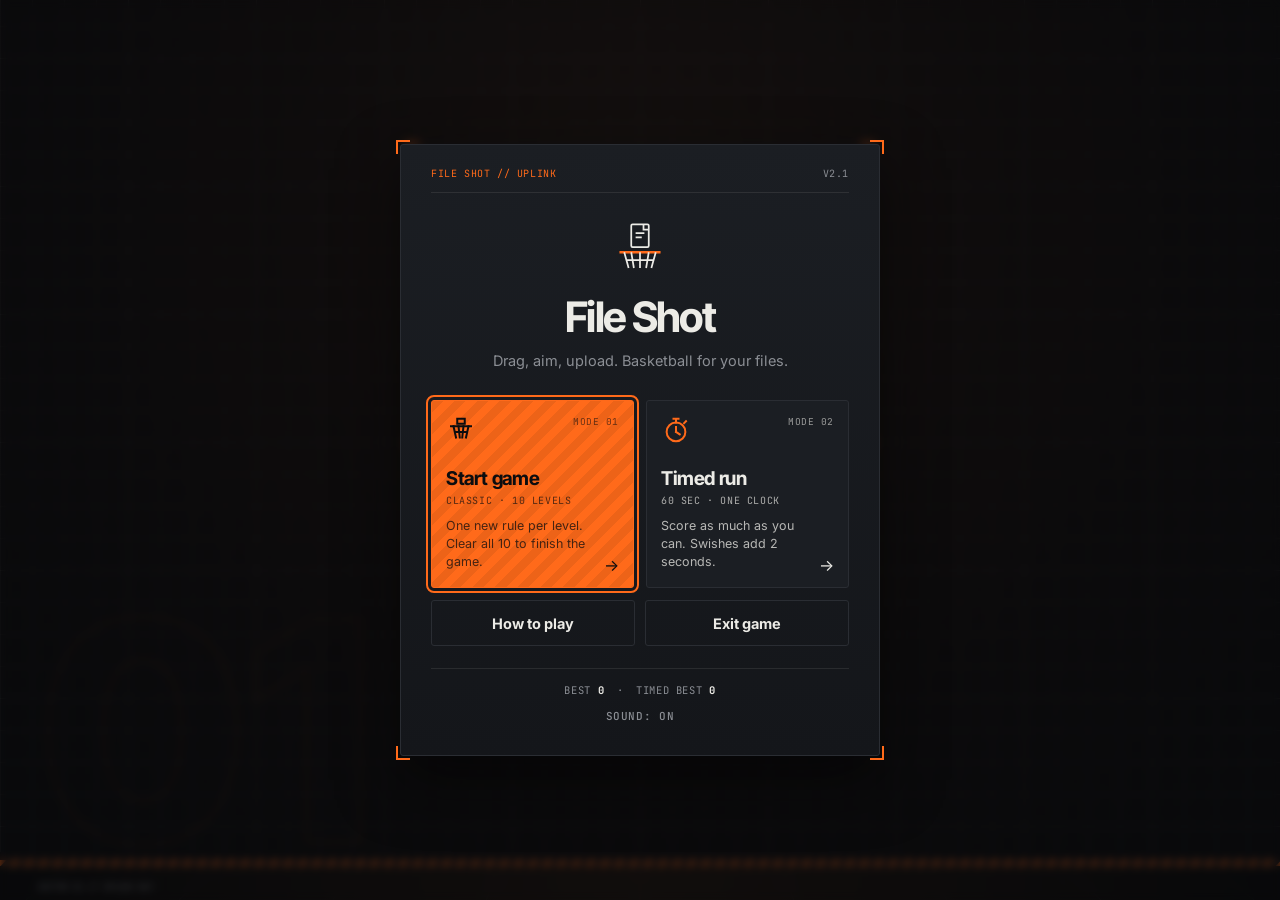
==== file-shot/index.html @ aa96b420 "Level 8: shorter, fading aim line without the SIGNAL LOST label The bad-connection aim line now show" ====
<!DOCTYPE html>
<html lang="en">
<head>
  <meta charset="UTF-8">
  <meta name="viewport" content="width=device-width, initial-scale=1.0, viewport-fit=cover">
  <title>File Shot</title>
  <meta name="description" content="A tiny game: drag a file, aim at the hoop, and upload it with a swish.">

  <link rel="preconnect" href="https://fonts.googleapis.com">
  <link rel="preconnect" href="https://fonts.gstatic.com" crossorigin>
  <link href="https://fonts.googleapis.com/css2?family=Inter:wght@400;500;600;700&family=Inter+Tight:wght@500;600;700;800&family=JetBrains+Mono:wght@400;500;600;700&display=swap" rel="stylesheet">

  <link rel="stylesheet" href="game.css?v=13">

  <meta name="theme-color" content="#0c0d0f">
  <link rel="icon" href="icons/favicon-32.png" sizes="32x32" type="image/png">
</head>
<body>

  <!-- The whole scene (drop zone, hoop, files, effects) is drawn here -->
  <canvas id="scene" aria-label="Basketball upload game. Drag the file toward the hoop and release to shoot."></canvas>

  <!-- ========== HUD ========== -->
  <header class="hud" id="hud">
    <div class="hud-left">
      <h1>Upload files</h1>
      <p>Drag, aim, and take the shot.</p>
    </div>

    <div class="hud-right">
      <div class="pill" id="scorePill" aria-live="polite">
        <div class="stat pts"><b id="points">0</b><span>Points</span></div>
        <div class="stat up"><b id="uploaded">0</b><span>Uploaded</span></div>
        <div class="stat miss"><b id="missed">0</b><span>Missed</span></div>
        <div class="stat rate"><b id="rate">–</b><span>Success</span></div>
      </div>
      <div class="level">
        <span class="revives" id="revives" title="Revives: each one saves you from a game over" hidden>
          <svg viewBox="0 0 24 24" aria-hidden="true"><path d="M12 20s-7-4.4-7-10a4 4 0 0 1 7-2.6A4 4 0 0 1 19 10c0 5.6-7 10-7 10Z"/><path d="M12 9.5v5M9.5 12h5"/></svg>
          <b id="revivesCount">0</b>
        </span>
        <span id="levelName">Level 1 · Warm-up</span>
        <span class="lvbar" id="levelBar"><i id="levelFill"></i></span>
        <span class="pips" id="pips" title="Misses in a row. A 6th miss ends the game." hidden><i></i><i></i><i></i><i></i><i></i></span>
      </div>
      <div class="actions">
        <button class="btn icon" id="mute" type="button" aria-label="Mute sound" title="Sound">
          <svg class="on" viewBox="0 0 24 24" aria-hidden="true"><path d="M11 5 6 9H3v6h3l5 4V5Z"/><path d="M15.5 8.5a5 5 0 0 1 0 7M18.5 5.5a9 9 0 0 1 0 13"/></svg>
          <svg class="off" viewBox="0 0 24 24" aria-hidden="true"><path d="M11 5 6 9H3v6h3l5 4V5Z"/><path d="m16 9 6 6m0-6-6 6"/></svg>
        </button>
        <button class="btn icon" id="pauseBtn" type="button" aria-label="Pause" title="Pause (Esc)">
          <svg viewBox="0 0 24 24" aria-hidden="true"><path d="M9 5v14M15 5v14"/></svg>
        </button>
      </div>
    </div>
  </header>

  <!-- Upload "progress" toasts appear here after each basket -->
  <ul class="tray" id="tray" aria-live="polite"></ul>

  <!-- ========== Start screen ========== -->
  <div class="screen menu" id="menu">
    <div class="card menu-card" role="dialog" aria-modal="true" aria-labelledby="menuTitle">
      <div id="menuMain">
        <div class="menu-head">
          <span>FILE SHOT // UPLINK</span>
          <span>V2.1</span>
        </div>
        <svg class="mark" viewBox="0 0 64 64" aria-hidden="true">
          <rect x="22" y="6" width="20" height="26" rx="1.5"/>
          <path d="M36 6v6h6M27 16h10M27 21h7"/>
          <path class="hot" d="M10 38h44"/>
          <path d="M14 38l5 18M22 38l3 18M32 38v18M42 38l-3 18M50 38l-5 18M17 47h30"/>
        </svg>
        <h2 id="menuTitle">File Shot</h2>
        <p class="tagline">Drag, aim, upload. Basketball for your files.</p>

        <div class="mode-cards">
          <button class="mode-card primary" id="startClassic" type="button">
            <span class="mode-top">
              <svg viewBox="0 0 24 24" aria-hidden="true"><path d="M4 9h16"/><path d="M6 9l2 9M10 9l1 9M14 9l-1 9M18 9l-2 9M7 13.5h10"/><path d="M9 3h6v4H9z"/></svg>
              <span class="mode-code">MODE 01</span>
            </span>
            <span class="mode-title">Start game</span>
            <span class="mode-meta">CLASSIC · 10 LEVELS</span>
            <span class="mode-desc">One new rule per level. Clear all 10 to finish the game.</span>
            <span class="mode-go" aria-hidden="true">→</span>
          </button>
          <button class="mode-card" id="startTimed" type="button">
            <span class="mode-top">
              <svg viewBox="0 0 24 24" aria-hidden="true"><circle cx="12" cy="13.5" r="7.5"/><path d="M12 13.5V9.5M12 13.5l3 2M10 3h4M12 3v3M18.5 6.5l1.5-1.5"/></svg>
              <span class="mode-code">MODE 02</span>
            </span>
            <span class="mode-title">Timed run</span>
            <span class="mode-meta">60 SEC · ONE CLOCK</span>
            <span class="mode-desc">Score as much as you can. Swishes add 2 seconds.</span>
            <span class="mode-go" aria-hidden="true">→</span>
          </button>
        </div>

        <div class="menu-row">
          <button class="cta ghost" id="howTo" type="button" aria-expanded="false" aria-controls="howPanel">How to play</button>
          <button class="cta ghost" id="exitGame" type="button">Exit game</button>
        </div>

        <div class="how" id="howPanel" hidden>
          <ul>
            <li><b>Shoot:</b> drag a file toward the hoop. The further you pull, the harder you throw. Let go to shoot.</li>
            <li><b>Classic:</b> ten levels, each adding one new rule, with a short briefing before each one. Score the target in the timed final level to finish the game.</li>
            <li><b>File weight:</b> <span class="tag light">LIGHT</span> 1 pt, short pull. <span class="tag normal">NORMAL</span> 2 pts. <span class="tag heavy">HEAVY</span> 3 pts, long pull.</li>
            <li><b>Losing:</b> from level 4 to 9, miss 6 in a row and the game ends. Don't touch virus files: that counts as a miss.</li>
            <li><b>Revives:</b> every 5 uploads in a row earns one, up to 4 at a time. Use it to keep going when you'd otherwise lose.</li>
            <li><b>Timed run:</b> 60 seconds on one clock. Clean swishes add 2 seconds.</li>
          </ul>
        </div>

        <p class="menu-best">Best <b id="menuBest">0</b> <span>·</span> Timed best <b id="menuBestTimed">0</b></p>
        <button class="link" id="menuMute" type="button">Sound: on</button>
      </div>

      <div id="goodbye" hidden>
        <h2>Thanks for playing!</h2>
        <p class="tagline">You can close this tab now.</p>
        <button class="cta" id="goodbyeBack" type="button">Back to menu</button>
      </div>
    </div>
  </div>

  <!-- ========== Level briefing ========== -->
  <div class="screen" id="intro" hidden>
    <div class="card intro-card" role="dialog" aria-modal="true" aria-labelledby="introTitle">
      <p class="over-kicker" id="introKicker">Level 1 of 5</p>
      <h2 id="introTitle">Warm-up</h2>
      <ul class="intro-rules" id="introRules"></ul>
      <p class="intro-goal" id="introGoal">Upload 3 files to move on</p>
      <div class="menu-buttons">
        <button class="cta big" id="introStart" type="button">Start level</button>
        <button class="link" id="introExit" type="button">Exit to menu</button>
      </div>
    </div>
  </div>

  <!-- ========== Revive offer ========== -->
  <div class="screen" id="revivePrompt" hidden>
    <div class="card revive-card" role="dialog" aria-modal="true" aria-labelledby="reviveTitle">
      <div class="revive-heart" aria-hidden="true">
        <svg viewBox="0 0 24 24"><path d="M12 20s-7-4.4-7-10a4 4 0 0 1 7-2.6A4 4 0 0 1 19 10c0 5.6-7 10-7 10Z"/><path d="M12 9.5v5M9.5 12h5"/></svg>
      </div>
      <h2 id="reviveTitle">Use a revive?</h2>
      <p class="tagline">That was 6 misses in a row. You have <b id="reviveCount">1</b> <span id="reviveWord">revive</span>. Use one to clear your misses and keep going.</p>
      <div class="menu-buttons">
        <button class="cta big alt-good" id="useRevive" type="button">Use revive</button>
        <button class="cta ghost" id="declineRevive" type="button">End game</button>
      </div>
    </div>
  </div>

  <!-- ========== Pause ========== -->
  <div class="screen" id="pause" hidden>
    <div class="card pause-card" role="dialog" aria-modal="true" aria-labelledby="pauseTitle">
      <h2 id="pauseTitle">Paused</h2>
      <div class="menu-buttons">
        <button class="cta" id="resume" type="button">Resume</button>
        <button class="cta ghost" id="pauseRestart" type="button">Restart</button>
        <button class="cta ghost" id="pauseExit" type="button">Exit to menu</button>
      </div>
    </div>
  </div>

  <!-- ========== Results ========== -->
  <div class="screen" id="over" hidden>
    <div class="card over-card" role="dialog" aria-modal="true" aria-labelledby="overVerdict">
      <p class="over-kicker" id="overKicker">Game over</p>
      <h2 class="verdict" id="overVerdict">Upload failed.</h2>
      <p class="big-score"><span id="finalPoints">0</span><small id="finalUnit">points</small></p>
      <p class="best" id="finalBest">Best: 0</p>
      <dl class="final-stats">
        <div><dt>Uploaded</dt><dd id="finalUploaded">0</dd></div>
        <div><dt>Missed</dt><dd id="finalMissed">0</dd></div>
        <div><dt>Success</dt><dd id="finalRate">–</dd></div>
        <div><dt>Best streak</dt><dd id="finalStreak">0</dd></div>
        <div><dt id="finalExtraLabel">Level</dt><dd id="finalExtra">1</dd></div>
        <div><dt id="finalLastLabel">Revives used</dt><dd id="finalLast">0</dd></div>
      </dl>
      <div class="over-actions">
        <button class="cta" id="restart" type="button">Restart</button>
        <button class="cta ghost" id="share" type="button">Share</button>
        <button class="cta ghost" id="overExit" type="button">Exit</button>
      </div>
      <div class="share-row">
        <a id="shareX" href="#" target="_blank" rel="noopener">Post on X</a>
        <a id="shareWa" href="#" target="_blank" rel="noopener">Send on WhatsApp</a>
      </div>
      <p class="share-note" id="shareNote" aria-live="polite"></p>
      <div class="share-fallback" id="shareFallback" hidden>
        <input id="shareText" type="text" readonly aria-label="Score to share">
      </div>
    </div>
  </div>

  <script src="game.js?v=13"></script>
</body>
</html>
---- file-shot/game.css ----
/* =========================================================
   File Shot — design tokens (the canvas reads these too)

   Look: dark, realistic and stylised. A near-black base, real materials
   for the hoop, bold colour on the files, and orange as the one accent
   for the interface. Weight colours (blue / yellow / red), virus lime,
   danger red and revive green each mean one thing.
   ========================================================= */
:root {
  --bg: #0c0d0f;
  --bg2: #08090a;
  --surface: #14161a;
  --surface-2: #1b1e23;
  --text: #ecebe6;
  --muted: #8b8e94;
  --line: #2a2d33;
  --hair: rgba(236, 235, 230, 0.09);
  --accent: #ff6a1a;          /* orange: the one interface accent */
  --accent-2: #ff8a3d;
  --on-accent: #0c0d0f;       /* text on orange */
  --ink-contrast: #0c0d0f;
  --good: #2fd27a;
  --bad: #ff4b3e;
  --virus: #b8f400;
  --w-light: #3a7bff;
  --w-normal: #f5c518;
  --w-heavy: #e8322b;
  --scrim: rgba(8, 9, 10, 0.8);
  --scrim-soft: rgba(8, 9, 10, 0.55);
  --font: "Inter", system-ui, -apple-system, "Segoe UI", sans-serif;
  --font-display: "Inter Tight", "Inter", system-ui, sans-serif;
  --font-mono: "JetBrains Mono", ui-monospace, SFMono-Regular, Menlo, monospace;
  --radius: 3px;
  color-scheme: dark;
}

*,
*::before,
*::after { box-sizing: border-box; }

[hidden] { display: none !important; }

html, body {
  margin: 0;
  height: 100%;
  overflow: hidden;
  background: var(--bg);
  color: var(--text);
  font-family: var(--font);
  -webkit-font-smoothing: antialiased;
  -webkit-tap-highlight-color: transparent;
}

#scene {
  position: fixed;
  inset: 0;
  width: 100%;
  height: 100%;
  display: block;
  touch-action: none;
  user-select: none;
  -webkit-user-select: none;
}

/* small uppercase technical labels */
.stat span, .level, .over-kicker, .menu-head, .mode-code, .mode-meta, .final-stats dt,
.intro-goal, .menu-best, .best, .toast .sub, .tag, .intro-rules .ic, .link {
  font-family: var(--font-mono);
  letter-spacing: 0.06em;
}

/* ---------- HUD ---------- */
.hud {
  position: fixed;
  top: 0;
  left: 0;
  right: 0;
  display: flex;
  justify-content: space-between;
  align-items: flex-start;
  gap: 16px;
  padding: max(20px, env(safe-area-inset-top)) max(24px, env(safe-area-inset-right)) 0 max(24px, env(safe-area-inset-left));
  pointer-events: none;
  z-index: 2;
  transition: opacity 0.25s;
}
.hud.hidden { opacity: 0; }
.hud.hidden * { pointer-events: none !important; }
.hud a, .hud button, .hud label { pointer-events: auto; }

.hud h1 {
  margin: 0;
  font-family: var(--font-display);
  font-size: clamp(26px, 4vw, 38px);
  font-weight: 700;
  letter-spacing: -0.03em;
  line-height: 1.05;
}
.hud-left p {
  margin: 6px 0 0;
  font-size: clamp(13px, 1.5vw, 15px);
  color: var(--muted);
}

.hud-right {
  display: flex;
  flex-direction: column;
  align-items: flex-end;
  gap: 8px;
}

.pill {
  display: inline-flex;
  align-items: stretch;
  padding: 8px 4px;
  border-radius: var(--radius);
  background: var(--surface);
  border: 1px solid var(--line);
}

.stat {
  display: flex;
  flex-direction: column;
  align-items: flex-start;
  min-width: 68px;
  padding: 0 12px;
}
.stat + .stat { border-left: 1px solid var(--hair); }
.stat b {
  font-family: var(--font-display);
  font-size: 22px;
  font-weight: 700;
  line-height: 1.1;
  font-variant-numeric: tabular-nums;
}
.stat span {
  order: -1;
  font-size: 9.5px;
  font-weight: 500;
  text-transform: uppercase;
  color: var(--muted);
  margin-bottom: 2px;
}
.stat.pts b { color: var(--accent); }
.stat.miss b { color: var(--bad); }
.stat.bump b { animation: tick 0.35s ease-out; }
@keyframes tick {
  0% { transform: translateY(-4px); opacity: 0.4; }
  100% { transform: none; opacity: 1; }
}

.level {
  display: flex;
  align-items: center;
  gap: 8px;
  white-space: nowrap;
  font-size: 10.5px;
  font-weight: 500;
  text-transform: uppercase;
  color: var(--muted);
}

.lvbar {
  width: 80px;
  height: 3px;
  background: var(--line);
  overflow: hidden;
}
.lvbar i {
  display: block;
  height: 100%;
  width: 0;
  background: var(--accent);
  transition: width 0.3s;
}
.lvbar.clock i { transition: width 0.15s linear; }
.lvbar.clock.low i { background: var(--bad); animation: blink 0.6s steps(2) infinite; }
@keyframes blink { 50% { opacity: 0.3; } }

.pips { display: inline-flex; gap: 3px; }
.pips i {
  width: 8px;
  height: 8px;
  border: 1px solid var(--muted);
  background: transparent;
}
.pips i.on { background: var(--bad); border-color: var(--bad); }
.pips.danger i { animation: blink 0.7s steps(2) infinite; }

.revives {
  display: inline-flex;
  align-items: center;
  gap: 4px;
  padding: 1px 6px;
  border: 1px solid var(--good);
  color: var(--good);
}
.revives svg {
  width: 12px;
  height: 12px;
  fill: none;
  stroke: currentColor;
  stroke-width: 2;
  stroke-linejoin: round;
}
.revives b { font-variant-numeric: tabular-nums; }
.revives.bump { animation: tick 0.35s ease-out; }

.actions { display: flex; gap: 6px; }

.btn {
  display: inline-flex;
  align-items: center;
  gap: 6px;
  height: 32px;
  padding: 0 11px;
  border-radius: var(--radius);
  border: 1px solid var(--line);
  background: var(--surface);
  color: var(--text);
  font: 500 12.5px var(--font);
  cursor: pointer;
  transition: border-color 0.15s, background 0.15s;
}
.btn:hover { border-color: var(--text); }
.btn:active { background: var(--bg2); }
.btn.icon { width: 32px; padding: 0; justify-content: center; }
.btn svg {
  width: 16px;
  height: 16px;
  fill: none;
  stroke: currentColor;
  stroke-width: 1.8;
  stroke-linecap: square;
  stroke-linejoin: miter;
}
#mute .off { display: none; }
#mute.muted .on { display: none; }
#mute.muted .off { display: block; }

/* ---------- Upload toasts ---------- */
.tray {
  position: fixed;
  right: max(24px, env(safe-area-inset-right));
  top: 150px;
  margin: 0;
  padding: 0;
  list-style: none;
  display: flex;
  flex-direction: column;
  gap: 6px;
  width: 250px;
  pointer-events: none;
  z-index: 3;
}

.toast {
  display: flex;
  align-items: center;
  gap: 10px;
  padding: 9px 11px;
  border-radius: var(--radius);
  background: var(--surface);
  border: 1px solid var(--line);
  animation: toast-in 0.25s ease-out both;
}
.toast.out { animation: toast-out 0.25s ease-in forwards; }
@keyframes toast-in { from { opacity: 0; transform: translateX(12px); } }
@keyframes toast-out { to { opacity: 0; transform: translateX(12px); } }

.toast .badge {
  flex: none;
  display: grid;
  place-items: center;
  width: 34px;
  height: 34px;
  border-radius: 2px;
  color: #fff;
  font: 700 9px var(--font-mono);
}
.toast .info { flex: 1; min-width: 0; }
.toast .name {
  display: block;
  font-size: 12.5px;
  font-weight: 600;
  white-space: nowrap;
  overflow: hidden;
  text-overflow: ellipsis;
}
.toast .sub { display: block; font-size: 10px; color: var(--muted); margin-top: 1px; text-transform: uppercase; }
.toast .bar { height: 2px; margin-top: 6px; background: var(--line); overflow: hidden; }
.toast .bar i {
  display: block;
  height: 100%;
  width: 0;
  background: var(--accent);
  transition: width 0.9s cubic-bezier(0.3, 0.8, 0.3, 1);
}
.toast .check {
  flex: none;
  width: 18px;
  height: 18px;
  display: grid;
  place-items: center;
  background: var(--good);
  color: #fff;
  font-size: 11px;
  font-weight: 800;
  transform: scale(0);
  transition: transform 0.2s ease-out;
}
.toast.done .check { transform: scale(1); }

/* ---------- Screens ---------- */
.screen {
  position: fixed;
  inset: 0;
  display: grid;
  place-items: center;
  overflow-y: auto;
  padding: max(16px, env(safe-area-inset-top)) max(16px, env(safe-area-inset-right)) max(16px, env(safe-area-inset-bottom)) max(16px, env(safe-area-inset-left));
  background: var(--scrim);
  backdrop-filter: blur(4px);
  -webkit-backdrop-filter: blur(4px);
  z-index: 10;
}
.screen.menu { background: var(--scrim-soft); }
.screen.show { animation: fade 0.2s ease-out both; }
.screen.show .card { animation: card-in 0.3s cubic-bezier(0.2, 0.9, 0.3, 1) both; }
@keyframes fade { from { opacity: 0; } }
@keyframes card-in { from { opacity: 0; transform: translateY(10px); } }

.card {
  position: relative;
  width: min(400px, 100%);
  padding: 28px 24px 22px;
  border-radius: var(--radius);
  background: linear-gradient(180deg, var(--surface-2), var(--surface));
  border: 1px solid var(--line);
  box-shadow: 0 24px 60px rgba(0, 0, 0, 0.5);
  text-align: center;
}
/* corner brackets */
.card::before {
  content: "";
  position: absolute;
  inset: -5px;
  pointer-events: none;
  background:
    linear-gradient(var(--accent), var(--accent)) top left / 14px 2px,
    linear-gradient(var(--accent), var(--accent)) top left / 2px 14px,
    linear-gradient(var(--accent), var(--accent)) top right / 14px 2px,
    linear-gradient(var(--accent), var(--accent)) top right / 2px 14px,
    linear-gradient(var(--accent), var(--accent)) bottom left / 14px 2px,
    linear-gradient(var(--accent), var(--accent)) bottom left / 2px 14px,
    linear-gradient(var(--accent), var(--accent)) bottom right / 14px 2px,
    linear-gradient(var(--accent), var(--accent)) bottom right / 2px 14px;
  background-repeat: no-repeat;
}

.card h2 {
  margin: 0;
  font-family: var(--font-display);
  font-size: 30px;
  font-weight: 700;
  letter-spacing: -0.03em;
  text-wrap: balance;
}
.tagline { margin: 8px 0 0; font-size: 14.5px; line-height: 1.5; color: var(--muted); text-wrap: balance; }

.menu-buttons { display: flex; flex-direction: column; gap: 10px; margin-top: 22px; }
.menu-row { display: flex; gap: 10px; }
.menu-row .cta { flex: 1; }

/* buttons: solid ink for the main action, hairline for the rest */
.cta {
  height: 46px;
  padding: 0 14px;
  border-radius: var(--radius);
  border: 1px solid var(--accent);
  background: var(--accent);
  color: var(--on-accent);
  font: 700 14.5px var(--font);
  cursor: pointer;
  transition: transform 0.12s, background 0.15s, color 0.15s, border-color 0.15s;
}
.cta:hover { transform: translateY(-1px); background: var(--accent-2); border-color: var(--accent-2); }
.cta:active { transform: translateY(0); }
.cta.big { height: auto; min-height: 52px; font-size: 16px; }
.cta.ghost { background: transparent; color: var(--text); border-color: var(--line); }
.cta.ghost:hover { border-color: var(--accent); background: transparent; color: var(--accent); }
.cta.alt-good { background: var(--good); border-color: var(--good); color: #fff; }

.cta:focus-visible, .btn:focus-visible, .share-row a:focus-visible, .link:focus-visible, .mode-card:focus-visible {
  outline: 2px solid var(--accent);
  outline-offset: 3px;
}

.link {
  margin-top: 6px;
  padding: 6px 8px;
  border: 0;
  background: none;
  color: var(--muted);
  font-size: 11px;
  font-weight: 500;
  text-transform: uppercase;
  cursor: pointer;
}
.link:hover { color: var(--accent); }

/* ---------- Start screen ---------- */
.menu-card { width: min(480px, 100%); padding: 22px 30px 26px; }
.menu-head {
  display: flex;
  justify-content: space-between;
  padding-bottom: 12px;
  margin-bottom: 26px;
  border-bottom: 1px solid var(--hair);
  font-size: 10px;
  color: var(--muted);
}
.menu-head span:first-child { color: var(--accent); }
.mark {
  display: block;
  width: 56px;
  height: 56px;
  margin: 0 auto 16px;
  fill: none;
  stroke: var(--text);
  stroke-width: 2;
}
.mark .hot { stroke: var(--accent); stroke-width: 3;
  stroke-linecap: square;
  stroke-linejoin: miter;
}
.menu-card h2 { font-size: 42px; letter-spacing: -0.04em; }
.menu-card .tagline { margin-top: 8px; }

.mode-cards {
  display: grid;
  grid-template-columns: 1fr 1fr;
  gap: 12px;
  margin-top: 28px;
}
.mode-card {
  position: relative;
  display: flex;
  flex-direction: column;
  align-items: flex-start;
  gap: 4px;
  min-width: 0;
  padding: 14px 14px 16px;
  border-radius: var(--radius);
  border: 1px solid var(--line);
  background: var(--surface-2);
  color: var(--text);
  font: inherit;
  text-align: left;
  cursor: pointer;
  transition: border-color 0.15s, transform 0.15s, background 0.15s;
}
.mode-card:hover { border-color: var(--accent); transform: translateY(-2px); }
.mode-card:active { transform: translateY(0); }
.mode-card.primary {
  background:
    repeating-linear-gradient(135deg, rgba(0, 0, 0, 0.07) 0 8px, transparent 8px 16px),
    var(--accent);
  color: var(--on-accent);
  border-color: var(--accent);
}
.mode-card.primary:hover { border-color: var(--accent-2); }
.mode-card:not(.primary) .mode-top svg { color: var(--accent); }
.mode-top {
  display: flex;
  width: 100%;
  justify-content: space-between;
  align-items: flex-start;
  margin-bottom: 18px;
}
.mode-top svg {
  width: 30px;
  height: 30px;
  fill: none;
  stroke: currentColor;
  stroke-width: 1.6;
  stroke-linecap: square;
  stroke-linejoin: miter;
}
.mode-code { font-size: 9.5px; opacity: 0.6; }
.mode-title { font-family: var(--font-display); font-size: 19px; font-weight: 700; letter-spacing: -0.02em; }
.mode-meta { font-size: 10px; opacity: 0.7; text-transform: uppercase; }
.mode-desc { margin-top: 6px; font-size: 12.5px; line-height: 1.45; opacity: 0.75; }
.mode-go {
  position: absolute;
  right: 14px;
  bottom: 12px;
  font-size: 16px;
  transition: transform 0.15s;
}
.mode-card:hover .mode-go { transform: translateX(3px); }
.mode-card .mode-desc { padding-right: 16px; }

.menu-card .menu-row { margin-top: 12px; }

.how {
  margin-top: 16px;
  padding: 12px 14px;
  border: 1px solid var(--hair);
  background: var(--bg2);
  text-align: left;
}
.how ul { margin: 0; padding-left: 18px; display: flex; flex-direction: column; gap: 7px; }
.how li { font-size: 13px; line-height: 1.5; color: var(--muted); }
.how b { color: var(--text); }

.tag {
  display: inline-block;
  padding: 1px 5px;
  font-size: 9.5px;
  font-weight: 700;
  color: #fff;
  vertical-align: 1px;
}
.tag.light { background: var(--w-light); }
.tag.normal { background: var(--w-normal); color: #1a1400; }
.tag.heavy { background: var(--w-heavy); }

.menu-best {
  margin: 22px 0 0;
  padding-top: 14px;
  border-top: 1px solid var(--hair);
  font-size: 10.5px;
  color: var(--muted);
  text-transform: uppercase;
}
.menu-best b { color: var(--text); font-variant-numeric: tabular-nums; }
.menu-best span { margin: 0 6px; }
#goodbye .cta { margin-top: 20px; width: 100%; }

/* ---------- Level briefing ---------- */
.intro-card { width: min(440px, 100%); }
.over-kicker {
  margin: 0;
  font-size: 10.5px;
  font-weight: 500;
  text-transform: uppercase;
  color: var(--accent);
}
.intro-card h2 { font-size: 34px; margin-top: 6px; }
.intro-rules {
  list-style: none;
  margin: 20px 0 0;
  padding: 0;
  text-align: left;
  border-top: 1px solid var(--hair);
}
.intro-rules li {
  display: flex;
  align-items: baseline;
  gap: 14px;
  padding: 11px 2px;
  border-bottom: 1px solid var(--hair);
  font-size: 14px;
  line-height: 1.45;
}
.intro-rules .ic {
  flex: none;
  width: 58px;
  font-size: 10px;
  font-weight: 600;
  color: var(--muted);
}
.intro-rules .ic .tag { font-size: 9px; }
.screen.show .intro-rules li { animation: rule-in 0.3s ease-out both; }
.screen.show .intro-rules li:nth-child(2) { animation-delay: 0.05s; }
.screen.show .intro-rules li:nth-child(3) { animation-delay: 0.1s; }
.screen.show .intro-rules li:nth-child(4) { animation-delay: 0.15s; }
.screen.show .intro-rules li:nth-child(n+5) { animation-delay: 0.2s; }
@keyframes rule-in { from { opacity: 0; transform: translateX(-6px); } }
.intro-goal {
  display: inline-block;
  margin: 18px 0 0;
  padding: 5px 10px;
  border: 1px solid var(--accent);
  color: var(--accent);
  font-size: 10.5px;
  font-weight: 600;
  text-transform: uppercase;
}
.intro-card .menu-buttons { margin-top: 18px; gap: 4px; }

/* ---------- Revive offer ---------- */
.revive-card { width: min(360px, 100%); }
.revive-heart {
  width: 64px;
  height: 64px;
  margin: 0 auto 14px;
  display: grid;
  place-items: center;
  border: 1px solid var(--good);
  color: var(--good);
}
.revive-heart svg {
  width: 32px;
  height: 32px;
  fill: none;
  stroke: currentColor;
  stroke-width: 1.8;
  stroke-linejoin: round;
}
.revive-card .tagline b { color: var(--text); }

/* ---------- Pause ---------- */
.pause-card { width: min(320px, 100%); }

/* ---------- Results ---------- */
.verdict {
  margin-top: 8px !important;
  font-size: 28px !important;
}
.big-score {
  margin: 14px 0 0;
  display: flex;
  flex-direction: column;
  align-items: center;
}
.big-score span {
  color: var(--accent);
  font-family: var(--font-display);
  font-size: 104px;
  font-weight: 800;
  letter-spacing: -0.06em;
  line-height: 0.9;
  font-variant-numeric: tabular-nums;
}
.big-score small {
  margin-top: 6px;
  font: 500 11px var(--font-mono);
  letter-spacing: 0.08em;
  text-transform: uppercase;
  color: var(--muted);
}
.best {
  display: inline-block;
  margin: 12px 0 0;
  padding: 3px 8px;
  border: 1px solid var(--line);
  font-size: 10px;
  font-weight: 500;
  text-transform: uppercase;
  color: var(--muted);
}
.best.new { border-color: var(--accent); background: var(--accent); color: var(--on-accent); }

.final-stats {
  display: grid;
  grid-template-columns: repeat(3, 1fr);
  margin: 22px 0 22px;
  border-top: 1px solid var(--hair);
  border-left: 1px solid var(--hair);
}
.final-stats div {
  min-width: 0;
  padding: 10px 10px 11px;
  border-right: 1px solid var(--hair);
  border-bottom: 1px solid var(--hair);
  text-align: left;
}
.final-stats dt { font-size: 9.5px; font-weight: 500; text-transform: uppercase; color: var(--muted); }
.final-stats dd {
  margin: 4px 0 0;
  font-family: var(--font-display);
  font-size: 18px;
  font-weight: 700;
  font-variant-numeric: tabular-nums;
  overflow-wrap: anywhere;
}

.over-actions { display: flex; gap: 8px; }
.over-actions .cta { flex: 1; }

.share-row {
  display: flex;
  justify-content: center;
  gap: 18px;
  margin-top: 14px;
  font-size: 12.5px;
}
.share-row a { color: var(--text); font-weight: 500; text-decoration: underline; text-underline-offset: 3px; text-decoration-color: var(--line); }
.share-row a:hover { text-decoration-color: var(--text); }
.share-note { margin: 10px 0 0; min-height: 1em; font-size: 12px; color: var(--muted); }
.share-fallback input {
  width: 100%;
  margin-top: 8px;
  padding: 9px 10px;
  border-radius: var(--radius);
  border: 1px solid var(--line);
  background: var(--bg);
  color: var(--text);
  font: 12px var(--font-mono);
}

/* ---------- Small screens ---------- */
@media (max-width: 640px) {
  .hud { padding-left: 16px; padding-right: 16px; padding-top: max(14px, env(safe-area-inset-top)); }
  .hud h1 { font-size: 24px; }
  .hud-left p { font-size: 12.5px; }
  .stat { min-width: 50px; padding: 0 7px; }
  .stat b { font-size: 17px; }
  .stat span { font-size: 8.5px; }
  .pill .stat.rate { display: none; }
  .level {
    font-size: 9.5px;
    white-space: normal;
    flex-wrap: wrap;
    justify-content: flex-end;
    row-gap: 4px;
    max-width: 190px;
    text-align: right;
  }
  .hud-left { min-width: 0; }
  .lvbar { width: 50px; }
  .btn span { display: none; }
  .btn { width: 32px; padding: 0; justify-content: center; }
  .tray { right: 12px; left: 12px; width: auto; top: max(10px, env(safe-area-inset-top)); }
  .tray .toast:not(:last-child) { display: none; }
  .card { padding: 22px 18px 18px; }
  .menu-card { padding: 18px 18px 22px; }
  .menu-head { margin-bottom: 20px; }
  .menu-card h2 { font-size: 36px; }
  .mode-cards { gap: 10px; margin-top: 22px; }
  .mode-card { padding: 12px 12px 14px; }
  .mode-top { margin-bottom: 12px; }
  .mode-title { font-size: 17px; }
  .mode-desc { font-size: 12px; }
  .big-score span { font-size: 84px; }
  .verdict { font-size: 24px !important; }
}

@media (max-width: 360px) {
  .mode-cards { grid-template-columns: 1fr; }
}

@media (prefers-reduced-motion: reduce) {
  .stat.bump b, .revives.bump, .toast, .toast.out, .screen.show, .screen.show .card,
  .screen.show .intro-rules li { animation: none; }
  .lvbar.clock.low i, .pips.danger i { animation: none; }
}
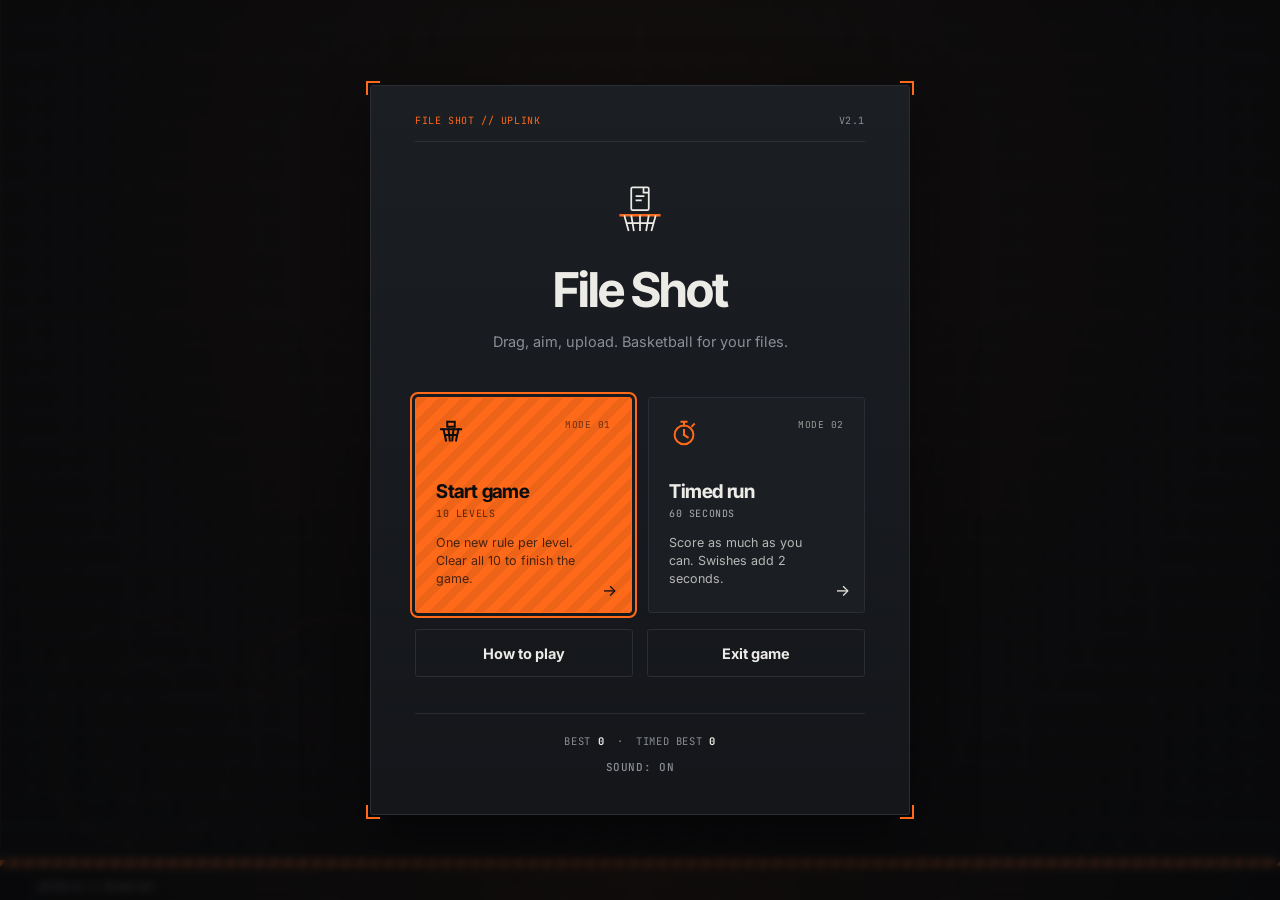
==== commit 888bee2e: "Give File Shot's menus and screens more breathing room - Start screen: wider card, more space betwee" ====
--- a/file-shot/index.html
+++ b/file-shot/index.html
@@ -10,7 +10,7 @@
   <link rel="preconnect" href="https://fonts.gstatic.com" crossorigin>
   <link href="https://fonts.googleapis.com/css2?family=Inter:wght@400;500;600;700&family=Inter+Tight:wght@500;600;700;800&family=JetBrains+Mono:wght@400;500;600;700&display=swap" rel="stylesheet">
 
-  <link rel="stylesheet" href="game.css?v=13">
+  <link rel="stylesheet" href="game.css?v=18">
 
   <meta name="theme-color" content="#0c0d0f">
   <link rel="icon" href="icons/favicon-32.png" sizes="32x32" type="image/png">
@@ -82,7 +82,7 @@
               <span class="mode-code">MODE 01</span>
             </span>
             <span class="mode-title">Start game</span>
-            <span class="mode-meta">CLASSIC · 10 LEVELS</span>
+            <span class="mode-meta">10 LEVELS</span>
             <span class="mode-desc">One new rule per level. Clear all 10 to finish the game.</span>
             <span class="mode-go" aria-hidden="true">→</span>
           </button>
@@ -92,7 +92,7 @@
               <span class="mode-code">MODE 02</span>
             </span>
             <span class="mode-title">Timed run</span>
-            <span class="mode-meta">60 SEC · ONE CLOCK</span>
+            <span class="mode-meta">60 SECONDS</span>
             <span class="mode-desc">Score as much as you can. Swishes add 2 seconds.</span>
             <span class="mode-go" aria-hidden="true">→</span>
           </button>
@@ -198,6 +198,6 @@
     </div>
   </div>
 
-  <script src="game.js?v=13"></script>
+  <script src="game.js?v=18"></script>
 </body>
 </html>
--- a/file-shot/game.css
+++ b/file-shot/game.css
@@ -112,7 +112,7 @@
 .pill {
   display: inline-flex;
   align-items: stretch;
-  padding: 8px 4px;
+  padding: 10px 6px;
   border-radius: var(--radius);
   background: var(--surface);
   border: 1px solid var(--line);
@@ -122,8 +122,8 @@
   display: flex;
   flex-direction: column;
   align-items: flex-start;
-  min-width: 68px;
-  padding: 0 12px;
+  min-width: 72px;
+  padding: 0 14px;
 }
 .stat + .stat { border-left: 1px solid var(--hair); }
 .stat b {
@@ -206,7 +206,7 @@
 .revives b { font-variant-numeric: tabular-nums; }
 .revives.bump { animation: tick 0.35s ease-out; }
 
-.actions { display: flex; gap: 6px; }
+.actions { display: flex; gap: 8px; }
 
 .btn {
   display: inline-flex;
@@ -257,8 +257,8 @@
 .toast {
   display: flex;
   align-items: center;
-  gap: 10px;
-  padding: 9px 11px;
+  gap: 12px;
+  padding: 11px 13px;
   border-radius: var(--radius);
   background: var(--surface);
   border: 1px solid var(--line);
@@ -332,8 +332,8 @@
 
 .card {
   position: relative;
-  width: min(400px, 100%);
-  padding: 28px 24px 22px;
+  width: min(420px, 100%);
+  padding: 36px 32px 30px;
   border-radius: var(--radius);
   background: linear-gradient(180deg, var(--surface-2), var(--surface));
   border: 1px solid var(--line);
@@ -366,16 +366,16 @@
   letter-spacing: -0.03em;
   text-wrap: balance;
 }
-.tagline { margin: 8px 0 0; font-size: 14.5px; line-height: 1.5; color: var(--muted); text-wrap: balance; }
-
-.menu-buttons { display: flex; flex-direction: column; gap: 10px; margin-top: 22px; }
-.menu-row { display: flex; gap: 10px; }
+.tagline { margin: 12px 0 0; font-size: 14.5px; line-height: 1.5; color: var(--muted); text-wrap: balance; }
+
+.menu-buttons { display: flex; flex-direction: column; gap: 12px; margin-top: 28px; }
+.menu-row { display: flex; gap: 14px; }
 .menu-row .cta { flex: 1; }
 
 /* buttons: solid ink for the main action, hairline for the rest */
 .cta {
-  height: 46px;
-  padding: 0 14px;
+  height: 48px;
+  padding: 0 18px;
   border-radius: var(--radius);
   border: 1px solid var(--accent);
   background: var(--accent);
@@ -410,12 +410,12 @@
 .link:hover { color: var(--accent); }
 
 /* ---------- Start screen ---------- */
-.menu-card { width: min(480px, 100%); padding: 22px 30px 26px; }
+.menu-card { width: min(540px, 100%); padding: 28px 44px 34px; }
 .menu-head {
   display: flex;
   justify-content: space-between;
-  padding-bottom: 12px;
-  margin-bottom: 26px;
+  padding-bottom: 14px;
+  margin-bottom: 40px;
   border-bottom: 1px solid var(--hair);
   font-size: 10px;
   color: var(--muted);
@@ -425,7 +425,7 @@
   display: block;
   width: 56px;
   height: 56px;
-  margin: 0 auto 16px;
+  margin: 0 auto 22px;
   fill: none;
   stroke: var(--text);
   stroke-width: 2;
@@ -434,14 +434,14 @@
   stroke-linecap: square;
   stroke-linejoin: miter;
 }
-.menu-card h2 { font-size: 42px; letter-spacing: -0.04em; }
-.menu-card .tagline { margin-top: 8px; }
+.menu-card h2 { font-size: 48px; letter-spacing: -0.04em; }
+.menu-card .tagline { margin-top: 12px; }
 
 .mode-cards {
   display: grid;
   grid-template-columns: 1fr 1fr;
-  gap: 12px;
-  margin-top: 28px;
+  gap: 16px;
+  margin-top: 44px;
 }
 .mode-card {
   position: relative;
@@ -450,7 +450,7 @@
   align-items: flex-start;
   gap: 4px;
   min-width: 0;
-  padding: 14px 14px 16px;
+  padding: 20px 20px 24px;
   border-radius: var(--radius);
   border: 1px solid var(--line);
   background: var(--surface-2);
@@ -476,7 +476,7 @@
   width: 100%;
   justify-content: space-between;
   align-items: flex-start;
-  margin-bottom: 18px;
+  margin-bottom: 28px;
 }
 .mode-top svg {
   width: 30px;
@@ -490,7 +490,7 @@
 .mode-code { font-size: 9.5px; opacity: 0.6; }
 .mode-title { font-family: var(--font-display); font-size: 19px; font-weight: 700; letter-spacing: -0.02em; }
 .mode-meta { font-size: 10px; opacity: 0.7; text-transform: uppercase; }
-.mode-desc { margin-top: 6px; font-size: 12.5px; line-height: 1.45; opacity: 0.75; }
+.mode-desc { margin-top: 10px; font-size: 12.5px; line-height: 1.45; opacity: 0.75; }
 .mode-go {
   position: absolute;
   right: 14px;
@@ -499,18 +499,18 @@
   transition: transform 0.15s;
 }
 .mode-card:hover .mode-go { transform: translateX(3px); }
-.mode-card .mode-desc { padding-right: 16px; }
-
-.menu-card .menu-row { margin-top: 12px; }
+.mode-card .mode-desc { padding-right: 20px; }
+
+.menu-card .menu-row { margin-top: 16px; }
 
 .how {
-  margin-top: 16px;
-  padding: 12px 14px;
+  margin-top: 20px;
+  padding: 18px 20px;
   border: 1px solid var(--hair);
   background: var(--bg2);
   text-align: left;
 }
-.how ul { margin: 0; padding-left: 18px; display: flex; flex-direction: column; gap: 7px; }
+.how ul { margin: 0; padding-left: 18px; display: flex; flex-direction: column; gap: 10px; }
 .how li { font-size: 13px; line-height: 1.5; color: var(--muted); }
 .how b { color: var(--text); }
 
@@ -527,8 +527,8 @@
 .tag.heavy { background: var(--w-heavy); }
 
 .menu-best {
-  margin: 22px 0 0;
-  padding-top: 14px;
+  margin: 36px 0 0;
+  padding-top: 20px;
   border-top: 1px solid var(--hair);
   font-size: 10.5px;
   color: var(--muted);
@@ -539,7 +539,7 @@
 #goodbye .cta { margin-top: 20px; width: 100%; }
 
 /* ---------- Level briefing ---------- */
-.intro-card { width: min(440px, 100%); }
+.intro-card { width: min(480px, 100%); }
 .over-kicker {
   margin: 0;
   font-size: 10.5px;
@@ -547,10 +547,10 @@
   text-transform: uppercase;
   color: var(--accent);
 }
-.intro-card h2 { font-size: 34px; margin-top: 6px; }
+.intro-card h2 { font-size: 36px; margin-top: 10px; }
 .intro-rules {
   list-style: none;
-  margin: 20px 0 0;
+  margin: 28px 0 0;
   padding: 0;
   text-align: left;
   border-top: 1px solid var(--hair);
@@ -558,8 +558,8 @@
 .intro-rules li {
   display: flex;
   align-items: baseline;
-  gap: 14px;
-  padding: 11px 2px;
+  gap: 18px;
+  padding: 15px 2px;
   border-bottom: 1px solid var(--hair);
   font-size: 14px;
   line-height: 1.45;
@@ -580,22 +580,22 @@
 @keyframes rule-in { from { opacity: 0; transform: translateX(-6px); } }
 .intro-goal {
   display: inline-block;
-  margin: 18px 0 0;
-  padding: 5px 10px;
+  margin: 26px 0 0;
+  padding: 6px 12px;
   border: 1px solid var(--accent);
   color: var(--accent);
   font-size: 10.5px;
   font-weight: 600;
   text-transform: uppercase;
 }
-.intro-card .menu-buttons { margin-top: 18px; gap: 4px; }
+.intro-card .menu-buttons { margin-top: 26px; gap: 8px; }
 
 /* ---------- Revive offer ---------- */
-.revive-card { width: min(360px, 100%); }
+.revive-card { width: min(400px, 100%); }
 .revive-heart {
   width: 64px;
   height: 64px;
-  margin: 0 auto 14px;
+  margin: 0 auto 20px;
   display: grid;
   place-items: center;
   border: 1px solid var(--good);
@@ -612,15 +612,15 @@
 .revive-card .tagline b { color: var(--text); }
 
 /* ---------- Pause ---------- */
-.pause-card { width: min(320px, 100%); }
+.pause-card { width: min(360px, 100%); }
 
 /* ---------- Results ---------- */
 .verdict {
-  margin-top: 8px !important;
+  margin-top: 12px !important;
   font-size: 28px !important;
 }
 .big-score {
-  margin: 14px 0 0;
+  margin: 22px 0 0;
   display: flex;
   flex-direction: column;
   align-items: center;
@@ -643,8 +643,8 @@
 }
 .best {
   display: inline-block;
-  margin: 12px 0 0;
-  padding: 3px 8px;
+  margin: 18px 0 0;
+  padding: 4px 10px;
   border: 1px solid var(--line);
   font-size: 10px;
   font-weight: 500;
@@ -656,20 +656,20 @@
 .final-stats {
   display: grid;
   grid-template-columns: repeat(3, 1fr);
-  margin: 22px 0 22px;
+  margin: 30px 0 28px;
   border-top: 1px solid var(--hair);
   border-left: 1px solid var(--hair);
 }
 .final-stats div {
   min-width: 0;
-  padding: 10px 10px 11px;
+  padding: 14px 14px 15px;
   border-right: 1px solid var(--hair);
   border-bottom: 1px solid var(--hair);
   text-align: left;
 }
 .final-stats dt { font-size: 9.5px; font-weight: 500; text-transform: uppercase; color: var(--muted); }
 .final-stats dd {
-  margin: 4px 0 0;
+  margin: 6px 0 0;
   font-family: var(--font-display);
   font-size: 18px;
   font-weight: 700;
@@ -677,14 +677,14 @@
   overflow-wrap: anywhere;
 }
 
-.over-actions { display: flex; gap: 8px; }
+.over-actions { display: flex; gap: 12px; }
 .over-actions .cta { flex: 1; }
 
 .share-row {
   display: flex;
   justify-content: center;
-  gap: 18px;
-  margin-top: 14px;
+  gap: 22px;
+  margin-top: 20px;
   font-size: 12.5px;
 }
 .share-row a { color: var(--text); font-weight: 500; text-decoration: underline; text-underline-offset: 3px; text-decoration-color: var(--line); }
@@ -725,13 +725,13 @@
   .btn { width: 32px; padding: 0; justify-content: center; }
   .tray { right: 12px; left: 12px; width: auto; top: max(10px, env(safe-area-inset-top)); }
   .tray .toast:not(:last-child) { display: none; }
-  .card { padding: 22px 18px 18px; }
-  .menu-card { padding: 18px 18px 22px; }
-  .menu-head { margin-bottom: 20px; }
-  .menu-card h2 { font-size: 36px; }
-  .mode-cards { gap: 10px; margin-top: 22px; }
-  .mode-card { padding: 12px 12px 14px; }
-  .mode-top { margin-bottom: 12px; }
+  .card { padding: 28px 20px 24px; }
+  .menu-card { padding: 20px 20px 26px; }
+  .menu-head { margin-bottom: 28px; }
+  .menu-card h2 { font-size: 40px; }
+  .mode-cards { gap: 12px; margin-top: 32px; }
+  .mode-card { padding: 16px 14px 18px; }
+  .mode-top { margin-bottom: 18px; }
   .mode-title { font-size: 17px; }
   .mode-desc { font-size: 12px; }
   .big-score span { font-size: 84px; }
